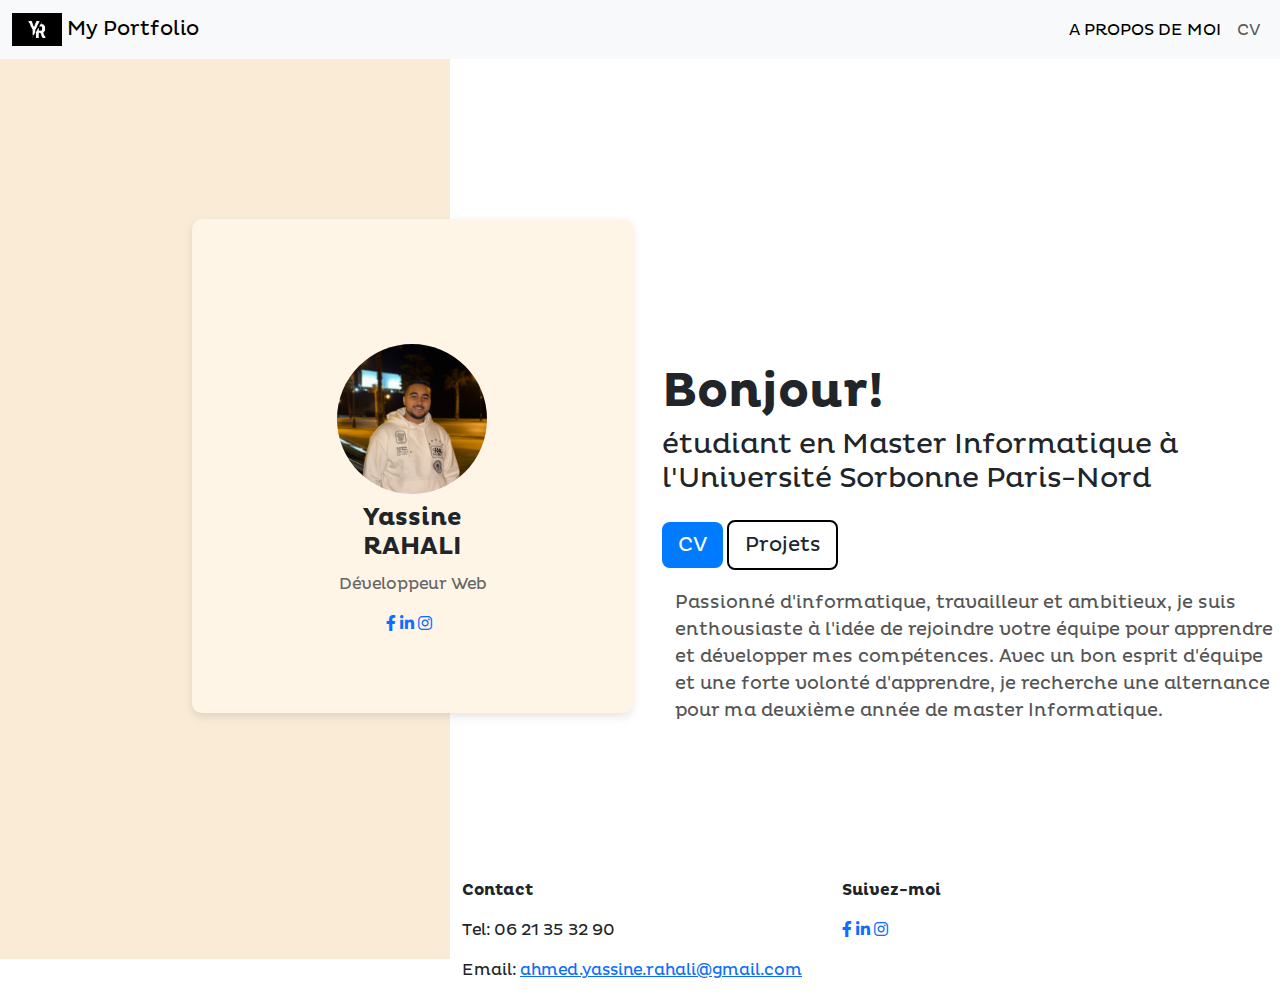
==== index.html @ bae11564 "ajout du portfolio" ====
<!DOCTYPE html>
<html lang="fr">

<head>
    <meta charset="UTF-8">
    <meta name="viewport" content="width=device-width, initial-scale=1.0">
    <title>Portfolio Yassine RAHALI</title>
    <link rel="icon" href="images/YR Logo.jpg">

 

   <!-- Bootstrap CSS -->
   <link rel="stylesheet" href="https://cdn.jsdelivr.net/npm/bootstrap@5.3.0-alpha1/dist/css/bootstrap.min.css" />
    
   <!-- FontAwesome CDN -->
   <link rel="stylesheet" href="https://cdnjs.cloudflare.com/ajax/libs/font-awesome/6.0.0-beta3/css/all.min.css">


    <!-- css -->
    <link rel="stylesheet" href="./css/style.css">

   <!-- My css responsive-->
    <link rel="stylesheet" href="./css/responsive.css">



</head>

<body>

 
  <!-- Header Section -->
  <header>
    <nav class="navbar navbar-expand-lg navbar-light bg-light">
      <div class="container-fluid">
        <a class="navbar-brand" href="index.html"><img src="images/YR Logo.jpg" alt="yassine logo" class="img-fluid" width="50"> My Portfolio</a>
        <button class="navbar-toggler" type="button" data-bs-toggle="collapse" data-bs-target="#navbarNavDropdown" aria-controls="navbarNavDropdown" aria-expanded="false" aria-label="Toggle navigation">
          <span class="navbar-toggler-icon"></span>
        </button>
        <div class="collapse navbar-collapse" id="navbarNavDropdown">
          <ul class="navbar-nav ms-auto">
            <li class="nav-item">
              <a class="nav-link active" href="index.html">A PROPOS DE MOI</a>
            </li>
            <li class="nav-item">
              <a class="nav-link" href="cv.html">CV</a>
            </li>
            <!-- <li class="nav-item">
              <a class="nav-link" href="#">PROJETS</a>
            </li> -->
            <!-- <li class="nav-item">
                <a class="nav-link" href="#">CONTACT</a>
              </li> -->
            <!-- <li class="nav-item dropdown">
              <a class="nav-link dropdown-toggle" href="#" id="navbarDropdownMenuLink" role="button" data-bs-toggle="dropdown" aria-expanded="false">
                FR
              </a>
              <ul class="dropdown-menu" aria-labelledby="navbarDropdownMenuLink">
                <li><a class="dropdown-item" href="#">En</a></li>
              </ul>
            </li> -->
          </ul>
        </div>
      </div>
    </nav>
  </header>
  
<section class="wrap">
<!-- <div class="cadre_arriere">
    <div class="cadre_gauche">

    </div>
    <div class="cadre_droite">

    </div>
</div>
<div class="cadre_devant">

</div> -->
<div class="cadre container mt-5">

    <div class="row align-items-center">
        <!-- Profile Card Section -->
        <div class="col-lg-4">
            <div class="profile-card">
                <img src="images/moi.jpg" alt="MOI">
                <h2>Yassine RAHALI</h2>
                <p>Développeur Web</p>
                <div class="socials">
                    <div class="col-md-6">
                        <a href="https://www.facebook.com/yassine.rahali.77/?locale=fr_FR"><i class="fab fa-facebook-f"></i></a>
                        <!-- <a href="#"><i class="fab fa-twitter"></i></a> -->
                        <a href="https://www.linkedin.com/in/yassine-rahali-5165bb2b3/"><i class="fab fa-linkedin-in"></i></a>
                        <a href="https://www.instagram.com/yassine.rahali/"><i class="fab fa-instagram"></i></a>
                    </div>
                </div>
            </div>
        </div>

        <!-- Introduction Section -->
        <div class="col-lg-8">
            <div class="intro-section">
                <h1>Bonjour!</h1>
                <h3>étudiant en Master Informatique à l'Université Sorbonne Paris-Nord</h3>
                <div class="mt-4">
                    <a href="/fichier/CV_2025-03-05_Yassine_RAHALI.pdf" class="btn btn-primary btn-lg">CV</a>
                    <a href="https://github.com/yassine0129" class="btn btn-outline-dark btn-lg">Projets</a>
                </div>
                <p class="texte">
                  Passionné d'informatique, travailleur et ambitieux, je suis enthousiaste à l'idée de rejoindre
                  votre équipe pour apprendre et développer mes compétences. Avec un bon esprit d'équipe et
                  une forte volonté d'apprendre, je recherche une alternance pour ma deuxième année de master Informatique.
                                  </p>

                                  
            </div>
        </div>
    </div>

</div>
</section>

<section class="footer mt-5">

        <div class="container">
            <div class="row">
                <div class=" lignes1 col-md-4">
                    <p><strong>Mentions légales</strong></p>
                    <p>© 2024 - Yassine RAHALI. Tous droits réservés</p>
                </div>
                <div class="lignes2 col-md-4">
                    <p><strong>Contact</strong></p>
                    <p>Tel: 06 21 35 32 90</p>
                    <p>Email: <a href="mailto:ahmed.yassine.rahali@gmail.com">ahmed.yassine.rahali@gmail.com</a></p>
                </div>
                <div class="lignes3 col-md-4">
                    <p><strong>Suivez-moi</strong></p>
                    <a href="https://www.facebook.com/yassine.rahali.77/?locale=fr_FR"><i class="fab fa-facebook-f"></i></a>
                    <!-- <a href="#"><i class="fab fa-twitter"></i></a> -->
                    <a href="https://www.linkedin.com/in/yassine-rahali-5165bb2b3/"><i class="fab fa-linkedin-in"></i></a>
                    <a href="https://www.instagram.com/yassine.rahali/"><i class="fab fa-instagram"></i></a>
                </div>
            </div>
        </div>

</section>







    <!-- LightWidget WIDGET -->
    <script src="https://cdn.lightwidget.com/widgets/lightwidget.js"></script>

    <!-- Bootstrap JS -->

    <script src="https://cdn.jsdelivr.net/npm/bootstrap@5.3.0-alpha1/dist/js/bootstrap.bundle.min.js"></script>


</body>

</html>
---- css/style.css ----
/* Import font family */
/* @import url("https://fonts.cdnfonts.com/css/hvdtrial-pluto"); */
@font-face {
    font-family: "Pluto";
    font-style: normal;
    font-weight: bold;
    src: url('../fonts/pluto/Pluto-Bold.otf') format("opentype");
  }
  
  @font-face {
    font-family: "Pluto";
    font-style: normal;
    font-weight: 300;
    src: url('../fonts/pluto/Pluto-ExtraLight.otf') format("opentype");
  }
  
  @font-face {
    font-family: "Pluto";
    font-style: normal;
    font-weight: 600;
    src: url('../fonts/pluto/Pluto-Medium.otf') format("opentype");
  }
  
  @font-face {
    font-family: "Pluto";
    font-style: normal;
    font-weight: normal;
    src: url('../fonts/pluto/Pluto-Regular.ttf') format("truetype");
  }
  
  
  :root {
    --bs-body-font-family: "Pluto", sans-serif;
  }



  .color {
    --bs-body-bg:#fdebd0 !important;
    /* font-family: 'HvDTrial Pluto', sans-serif; */
  }
  .profile-card {
    background-color: #fef5e7;
    padding: 125px;
    border-radius: 10px;
    box-shadow: 0px 4px 10px rgba(0, 0, 0, 0.1);
    text-align: center;
    width: 350%;
    height: 494px;
}
.profile-card img {
    border-radius: 50%;
    width: 150px;
    height: 150px;
    object-fit: cover;
}
.profile-card h2 {
    font-size: 24px;
    font-weight: bold;
    margin: 10px 0;
}
.profile-card p {
    font-size: 16px;
    color: #666;
}
.social-icons a {
    margin: 0 10px;
    font-size: 20px;
    color: #333;
    text-decoration: none;
}
.intro-section{
    margin-left: 320px;
    display: grid;
}
.intro-section h1 {
    font-size: 48px;
    font-weight: bold;
}
.intro-section p {
    font-size: 18px;
    /* margin-top: 20px; */
    color: #555;
}
.btn-primary {
    background-color: #007bff;
    border: none;
}
.btn-outline-dark {
    border: 2px solid #000;
}

.wrap{
    width: 450px;
    height: 100%;
position: absolute;
    background: antiquewhite;
}
.cadre{
    margin-left: 180px;
    margin-top: 10rem!important;
}

.footer{
    padding-top: 771px;
}
.lignes1, .lignes2{
    margin-left: 0px;
}
.socials{
    padding-left: 59px
}
.social-icons a {
    margin: 0 10px;
    font-size: 20px;
    color: #333;
    text-decoration: none;
}
.social-icons a:hover {
    color: black;
}
.intro-section h1 {
    font-size: 48px;
    font-weight: bold;
}
.intro-section h3{
    text-align: left;
    /* padding: 0px 0px 0px; */
    margin: 0px -432px 0px 0px;
}
.texte{
    margin-left: 13px;
    margin-right: -621px;
    position: absolute;
    margin-top: 226px;
}
.btn-primary {
    background-color: #007bff;
    border: none;
}
.btn-outline-dark {
    border: 2px solid #000;
}
footer {
    background-color: #f6f1eb !important;
    padding: 20px;
    text-align: center;
    font-size: 14px;
    color: #666 !important;
}
footer a {
    color: #333;
    margin: 0 15px;
}
footer a:hover {
    color: #007bff;
}
.tous-services img{
    width: 78px;
    height: 73px;
}
.section-title {
    font-size: 28px;
    font-weight: bold;
    margin-bottom: 20px;
}
.cards img{
    width: 60%;
}
.card {
    background-color: white;
    border-radius: 10px;
    box-shadow: 0px 4px 10px rgba(0, 0, 0, 0.1);
    padding: 20px;
    margin-bottom: 20px;
}
.card h4 {
    font-size: 18px;
    font-weight: bold;
    color: black;
    display: flex;
    align-items: center;
}
.card p {
    font-size: 16px;
    color: #555;
}
.skills, .languages {
    margin-top: 30px;
}
.skills-list, .languages-list {
    display: flex;
    flex-wrap: wrap;
    gap: 20px;
}
.skills-list li, .languages-list li {
    list-style: none;
}
.square {
    display: inline-block;
    width: 15px;
    height: 15px;
    background-color: #007bff;
    margin-right: 10px;
}
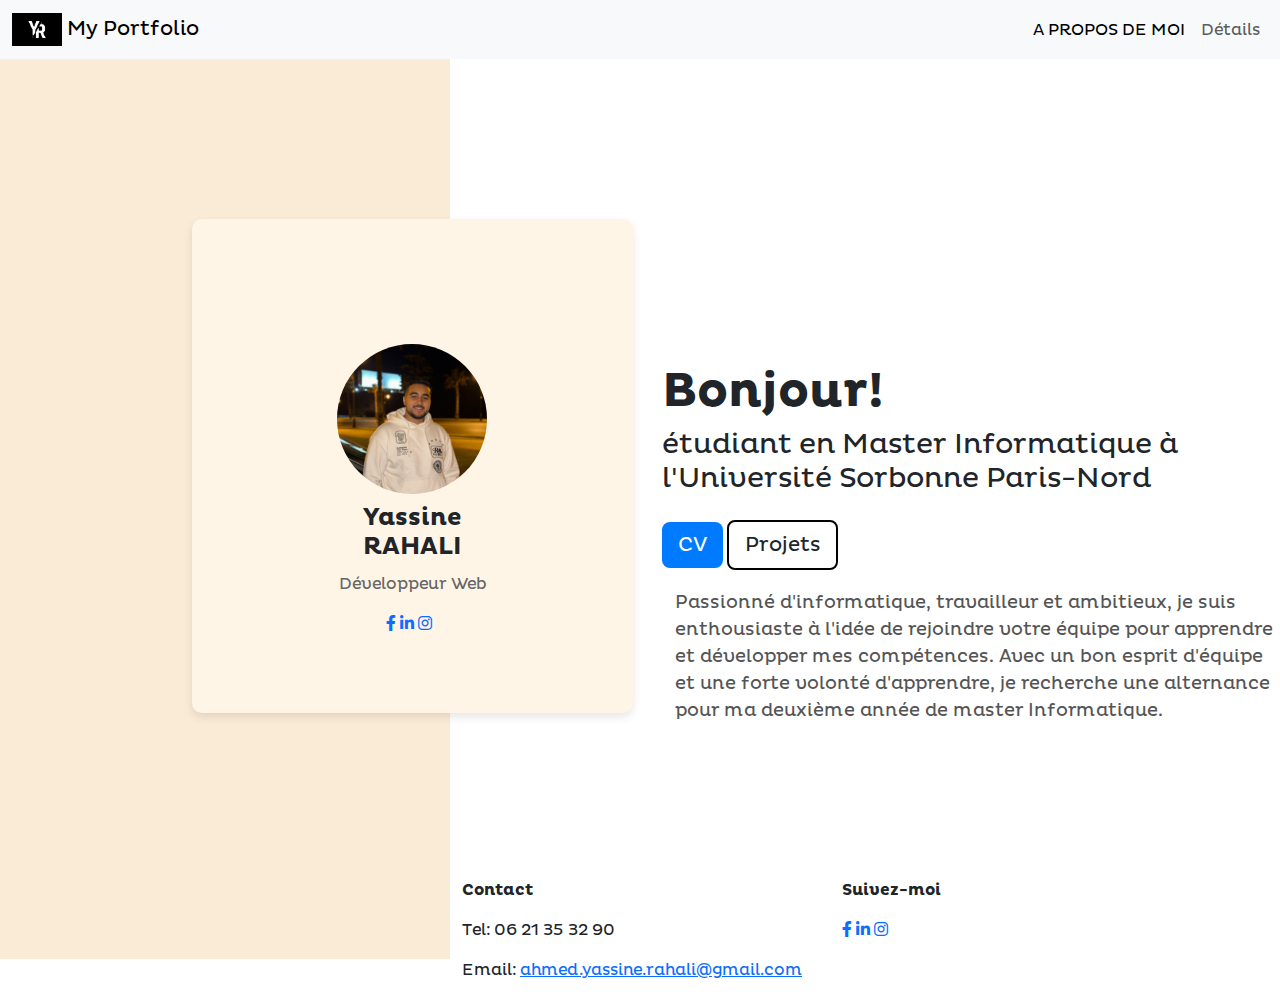
==== commit b568af37: "màj 4 du portfolio" ====
--- a/index.html
+++ b/index.html
@@ -43,7 +43,7 @@
               <a class="nav-link active" href="index.html">A PROPOS DE MOI</a>
             </li>
             <li class="nav-item">
-              <a class="nav-link" href="cv.html">CV</a>
+              <a class="nav-link" href="cv.html">Détails</a>
             </li>
             <!-- <li class="nav-item">
               <a class="nav-link" href="#">PROJETS</a>
--- a/css/style.css
+++ b/css/style.css
@@ -47,6 +47,7 @@
     text-align: center;
     width: 350%;
     height: 494px;
+
 }
 .profile-card img {
     border-radius: 50%;
--- a/css/responsive.css
+++ b/css/responsive.css
@@ -0,0 +1,41 @@
+@media screen and (max-width: 1024px) {
+    .profile-card{
+        width: 96%;
+        justify-items: start;
+        margin-left: -61px;
+    }
+    .intro-section h3 {
+        text-align: left;
+        /* padding: 0px 0px 0px; */
+         margin: 0px 0px 0px 0px; 
+    }
+    .intro-section {
+        margin-left: -162px;
+        display: grid;
+        text-align-last: left;
+        margin-top: 53px;
+    }
+    
+    .wrap {
+    
+        height: 153%;
+    }
+    .texte {
+        /* margin-left: 0px; */
+        margin-right: -132px;
+        text-align: justify;
+    }
+    .footer {
+        padding-top: 1258px;
+    }
+    
+    .navbar{
+        width: 160%;
+    }
+    }
+    
+    
+    
+      @media screen and (max-width: 768px) {
+    
+    }